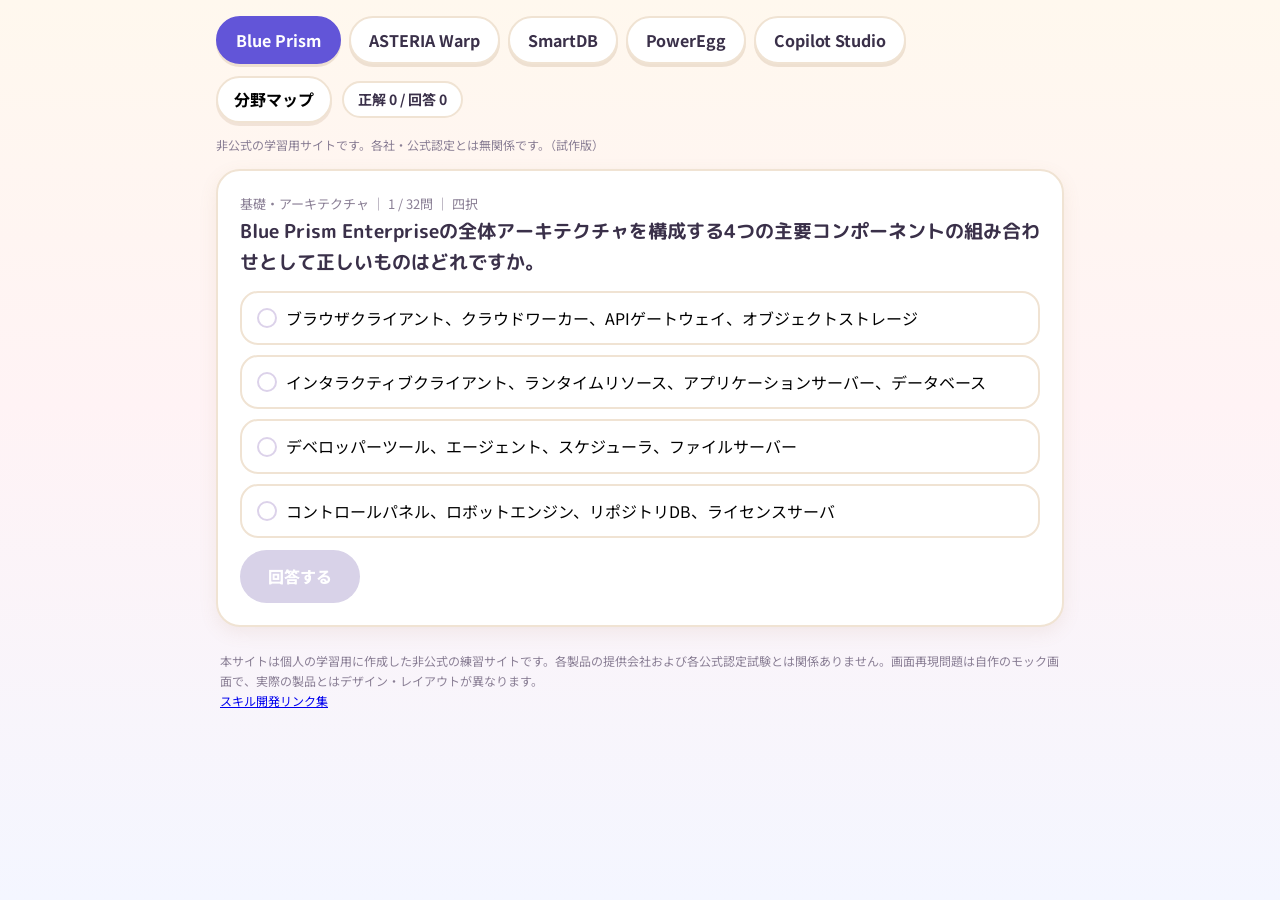
==== index.html @ d1798005 "Casual redesign: rounded font, warm gradient, pill buttons, playful mock windows" ====
<!DOCTYPE html>
<html lang="ja">
<head>
<meta charset="utf-8">
<meta name="viewport" content="width=device-width, initial-scale=1">
<title>SKILL QUEST（スキルアップ知識テスト）</title>
<link rel="preconnect" href="https://fonts.googleapis.com">
<link rel="preconnect" href="https://fonts.gstatic.com" crossorigin>
<link href="https://fonts.googleapis.com/css2?family=M+PLUS+Rounded+1c:wght@500;700;800&family=Noto+Sans+JP:wght@400;500;700&display=swap" rel="stylesheet">
<style>
:root{--bg:#FFF9F1;--card:#FFFFFF;--text:#3A3049;--muted:#8A7F95;--border:#F0E3D3;--bp:#6255D8;--ok:#0BA58F;--ng:#E5536B;--shadow:0 6px 18px rgba(163,116,76,.10)}
*{box-sizing:border-box}body{margin:0;font-family:"Noto Sans JP",system-ui,sans-serif;background:linear-gradient(180deg,#FFF8EE 0%,#FFF3F5 45%,#F4F6FF 100%);background-attachment:fixed;color:var(--text);line-height:1.65}
#app{max-width:880px;margin:0 auto;padding:16px}
h2,.stem,.chip,.mw-head,.tabs button,#answerBtn,#nextBtn,#restart,#allPractice,.examnav [data-finish]{font-family:"M PLUS Rounded 1c","Hiragino Maru Gothic ProN","Noto Sans JP",sans-serif}
.bar{display:flex;justify-content:space-between;align-items:center;gap:12px;flex-wrap:wrap}
.tabs{display:flex;gap:8px;flex-wrap:wrap}
.tabs button{border:2px solid var(--border);background:#fff;border-radius:999px;padding:9px 18px;cursor:pointer;font:inherit;font-weight:700;color:var(--text);box-shadow:0 3px 0 rgba(163,116,76,.18);transition:transform .08s,box-shadow .08s}
.tabs button:active{transform:translateY(2px);box-shadow:0 1px 0 rgba(163,116,76,.18)}
.tabs button.on{background:var(--bp);color:#fff;border-color:var(--bp)}
.score{color:var(--text);font-size:14px;font-weight:700;background:#fff;border:2px solid var(--border);border-radius:999px;padding:5px 14px}.disc{color:var(--muted);font-size:12px}
.card{background:var(--card);border:2px solid var(--border);border-radius:24px;padding:22px;margin-top:14px;box-shadow:var(--shadow)}
.card h2{margin-top:2px}
.meta{color:var(--muted);font-size:13px}.stem{font-size:19px;font-weight:700;margin:8px 0 12px}
.choices{display:grid;gap:10px;margin:12px 0}
.choice{position:relative;text-align:left;border:2px solid var(--border);background:#fff;border-radius:18px;padding:12px 14px 12px 44px;cursor:pointer;font:inherit;min-height:48px;transition:transform .08s,box-shadow .08s,border-color .08s}
.choice::before{content:"";position:absolute;left:15px;top:50%;transform:translateY(-50%);width:16px;height:16px;border-radius:50%;border:2px solid #DCD2EA;background:#fff}
.choice:hover{transform:translateY(-2px);box-shadow:0 6px 14px rgba(163,116,76,.14)}
.choice.picked{border-color:var(--bp);background:#F1EFFF}
.choice.picked::before{background:var(--bp);border-color:var(--bp);box-shadow:inset 0 0 0 3px #fff}
#answerBtn,#nextBtn,#restart{background:var(--bp);color:#fff;border:none;border-radius:999px;padding:13px 28px;cursor:pointer;font:inherit;font-weight:800;min-height:48px;box-shadow:0 4px 0 #4638B8;transition:transform .08s,box-shadow .08s}
#answerBtn:active,#nextBtn:active,#restart:active{transform:translateY(3px);box-shadow:0 1px 0 #4638B8}
#answerBtn:disabled{background:#D8D2E8;box-shadow:none;cursor:default;transform:none}
.fb{border-radius:18px;padding:14px 16px;margin-top:14px}.fb.ok{background:#E4F7F1;border:2px solid #B9E9DA}.fb.ng{background:#FFEDEF;border:2px solid #FFD0D9}
.src{font-size:13px;color:var(--muted)}.mocknote{font-size:12px;color:var(--muted)}
.flow{width:100%;height:auto;background:#FFFDF8;border:2px solid var(--border);border-radius:18px}
.flow .node{fill:#fff;stroke:#B7A8D8;stroke-width:1.5}
.flow .edge{stroke:#8A7F95;stroke-width:1.5;fill:none}
.flow .group{fill:none;stroke:#C4B5FD;stroke-dasharray:5 4}
.flow .nlabel{text-anchor:middle;font-size:12px;fill:var(--text);pointer-events:none}
.flow .elabel{font-size:11px;fill:var(--muted)}
.flow .glabel{font-size:11px;fill:var(--muted)}
.flow g[data-el]{cursor:pointer}
.flow g[data-el].picked .node{stroke:var(--bp);stroke-width:3}
.sel{font-size:14px;color:var(--muted)}
.bar2{display:flex;align-items:center;gap:10px}
.ghost{border:2px solid var(--border);background:#fff;border-radius:999px;padding:8px 16px;cursor:pointer;font:inherit;font-weight:700;min-height:40px;box-shadow:0 3px 0 rgba(163,116,76,.15)}
.ghost:active{transform:translateY(2px);box-shadow:none}
.drow{border:2px solid var(--border);border-radius:18px;padding:14px 16px;margin:10px 0;background:#fff;box-shadow:0 3px 10px rgba(163,116,76,.06)}
.dmain{display:flex;justify-content:space-between;align-items:center;gap:8px;flex-wrap:wrap}
.dname{font-weight:700}
.dsub{color:var(--muted);font-size:13px;margin:6px 0}
.chip{border-radius:999px;padding:3px 14px;font-size:13px;font-weight:800;color:#fff}
.chip.st0{background:#A79BB5}.chip.st1{background:#F09A3E}.chip.st2{background:#0BA58F}.chip.st3{background:#E3A81C}
.mapbtns{display:flex;gap:10px;flex-wrap:wrap;margin-top:14px}
#allPractice{background:var(--bp);color:#fff;border:none;border-radius:999px;padding:13px 28px;cursor:pointer;font:inherit;font-weight:800;min-height:48px;box-shadow:0 4px 0 #4638B8}
#allPractice:active{transform:translateY(3px);box-shadow:0 1px 0 #4638B8}
textarea.export{width:100%;min-height:180px;margin-top:8px;border:2px solid var(--border);border-radius:14px;padding:10px;font-family:ui-monospace,monospace;font-size:12px}
.examnav{display:flex;gap:10px;flex-wrap:wrap;margin-top:12px;align-items:center}
.examnav [data-finish]{background:var(--bp);color:#fff;border:none;border-radius:999px;padding:13px 28px;cursor:pointer;font:inherit;font-weight:800;min-height:48px;box-shadow:0 4px 0 #4638B8}
.examnav .ghost:disabled{opacity:.45;cursor:default}
.big{font-size:19px;font-weight:700}
.mockwin{border:2px solid #EAD9C2;border-radius:20px;overflow:hidden;background:#fff;margin:10px 0;box-shadow:0 8px 20px rgba(163,116,76,.13)}
.mw-head{background:linear-gradient(90deg,#FFE9D6,#FFE3EE);padding:10px 16px;font-weight:800;font-size:14px;border-bottom:2px solid #F3E2CE}
.mw-dots{color:#FF7A66;font-size:11px;letter-spacing:3px;margin-right:10px}
.mw-sub{padding:10px 16px 0;color:var(--muted);font-size:13px}
.mw-rows{padding:10px 12px}
.mw-row{display:flex;justify-content:space-between;gap:12px;padding:11px 14px;border:2px solid var(--border);border-radius:14px;margin:7px 0;cursor:pointer;background:#FFFCF7;transition:transform .08s,border-color .08s}
.mw-row:hover{border-color:#D9B98F;transform:translateY(-1px)}
.mw-row.picked,.mw-row.sel{outline:3px solid var(--bp);background:#F1EFFF}
.mw-label{color:var(--muted);font-size:14px}
.mw-value{font-weight:700;font-size:14px;text-align:right}
.mw-none{background:#EFFAF6}
.mw-foot{padding:0 16px 12px;color:var(--muted);font-size:11px}
.notice{max-width:880px;margin:0 auto;padding:8px 20px 28px;color:var(--muted);font-size:12px;line-height:1.7}
</style>
</head>
<body>
<div id="app"></div>
<footer class="notice">本サイトは個人の学習用に作成した非公式の練習サイトです。各製品の提供会社および各公式認定試験とは関係ありません。画面再現問題は自作のモック画面で、実際の製品とはデザイン・レイアウトが異なります。<br><a href="links.html">スキル開発リンク集</a></footer>
<script src="data.js"></script>
<script src="engine.js"></script>
</body>
</html>
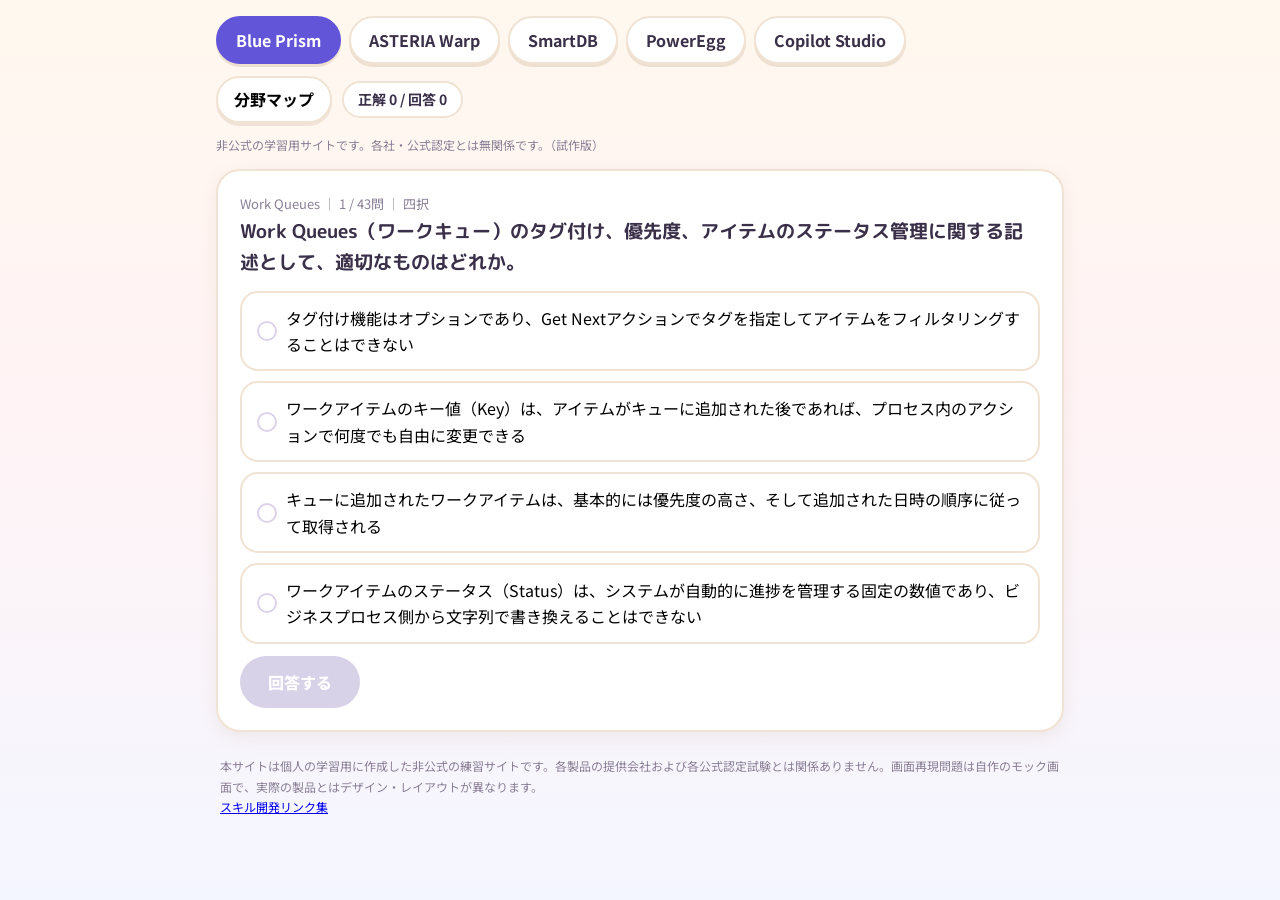
==== commit dde36a97: "Round 24: new format - flow connection questions (edge picking) x3; engine edgePick support; 196 tot" ====
--- a/index.html
+++ b/index.html
@@ -40,6 +40,8 @@
 .flow .elabel{font-size:11px;fill:var(--muted)}
 .flow .glabel{font-size:11px;fill:var(--muted)}
 .flow g[data-el]{cursor:pointer}
+.flow .edgehit{stroke:rgba(0,0,0,0);stroke-width:22;fill:none;cursor:pointer;pointer-events:stroke}
+.flow path[data-visfor].picked{stroke:var(--bp);stroke-width:3.5}
 .flow g[data-el].picked .node{stroke:var(--bp);stroke-width:3}
 .sel{font-size:14px;color:var(--muted)}
 .bar2{display:flex;align-items:center;gap:10px}
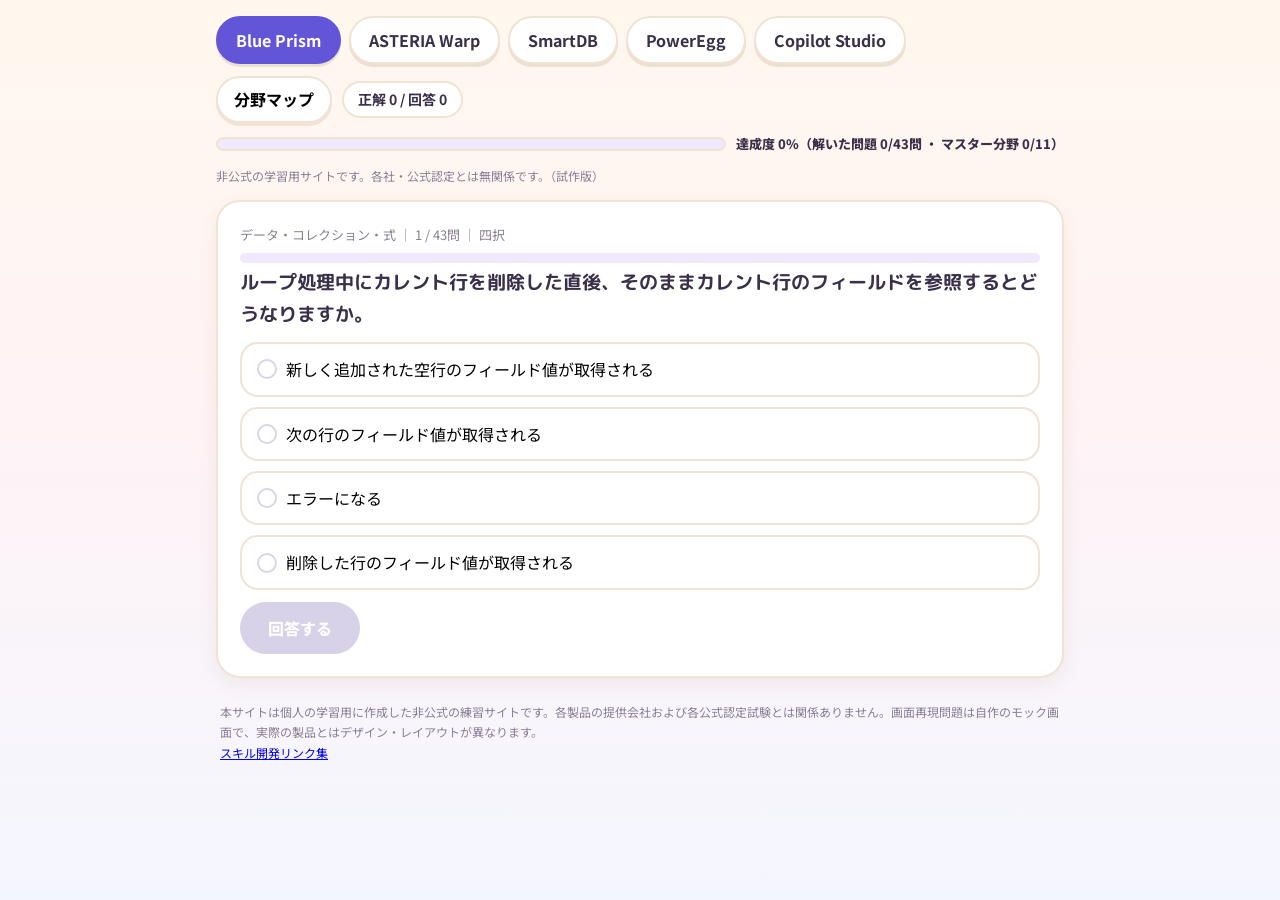
==== commit ba455c79: "Engine: resume practice sessions + visible achievement (progress bars, growth feedback)" ====
--- a/index.html
+++ b/index.html
@@ -45,6 +45,15 @@
 .flow g[data-el].picked .node{stroke:var(--bp);stroke-width:3}
 .sel{font-size:14px;color:var(--muted)}
 .bar2{display:flex;align-items:center;gap:10px}
+.achv{display:flex;align-items:center;gap:10px;margin:10px 0 2px}
+.achvbar{flex:1;height:14px;background:#EFE9FB;border:2px solid var(--border);border-radius:999px;overflow:hidden}
+.achvfill{height:100%;background:linear-gradient(90deg,#7C6FF0,#38BDF8);border-radius:999px;transition:width .4s}
+.achvtxt{font-size:13px;font-weight:800;white-space:nowrap}
+.sprog{height:10px;background:#EFE9FB;border-radius:999px;overflow:hidden;margin:8px 0 4px}
+.sprog>div{height:100%;background:linear-gradient(90deg,#FBBF24,#F472B6);border-radius:999px;transition:width .3s}
+.dbar{height:8px;background:#EFE9FB;border-radius:999px;overflow:hidden;margin:8px 0 2px}
+.dbar>div{height:100%;background:linear-gradient(90deg,#7C6FF0,#38BDF8)}
+.resume{background:#FFFBEB;border:2px solid #F59E0B;border-radius:14px;padding:10px 14px;margin-bottom:12px;font-weight:700;display:flex;align-items:center;gap:10px;flex-wrap:wrap}
 .ghost{border:2px solid var(--border);background:#fff;border-radius:999px;padding:8px 16px;cursor:pointer;font:inherit;font-weight:700;min-height:40px;box-shadow:0 3px 0 rgba(163,116,76,.15)}
 .ghost:active{transform:translateY(2px);box-shadow:none}
 .drow{border:2px solid var(--border);border-radius:18px;padding:14px 16px;margin:10px 0;background:#fff;box-shadow:0 3px 10px rgba(163,116,76,.06)}
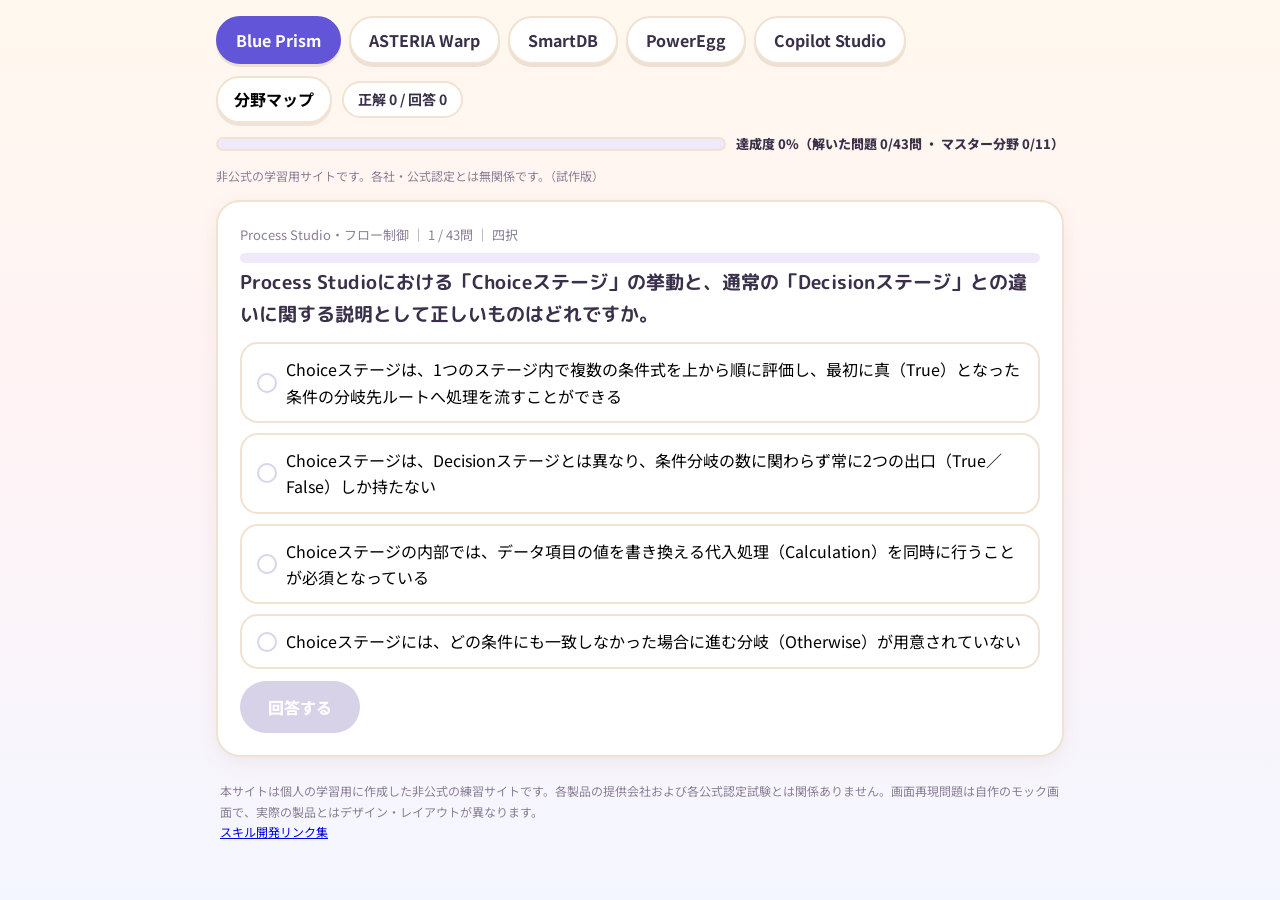
==== commit cea05dda: "Map: skill radar chart + proficiency rank (S-E) + auto comments" ====
--- a/index.html
+++ b/index.html
@@ -54,6 +54,20 @@
 .dbar{height:8px;background:#EFE9FB;border-radius:999px;overflow:hidden;margin:8px 0 2px}
 .dbar>div{height:100%;background:linear-gradient(90deg,#7C6FF0,#38BDF8)}
 .resume{background:#FFFBEB;border:2px solid #F59E0B;border-radius:14px;padding:10px 14px;margin-bottom:12px;font-weight:700;display:flex;align-items:center;gap:10px;flex-wrap:wrap}
+.skillbox{border:2px solid var(--border);border-radius:18px;padding:14px 16px;margin:12px 0;background:#FFFEF9}
+.skillbox h3{margin:2px 0 8px;font-size:16px}
+.skillflex{display:flex;gap:18px;flex-wrap:wrap;align-items:center}
+.radar{width:min(340px,88vw);height:auto;flex:none}
+.radar .ring{fill:none;stroke:#E4DCF5;stroke-width:1}
+.radar .axis{stroke:#E4DCF5;stroke-width:1}
+.radar .val{fill:rgba(98,85,216,.22);stroke:#6255D8;stroke-width:2}
+.radar .vdot{fill:#6255D8}
+.radar .rlabel{font-size:10.5px;fill:#6B6478;font-weight:700}
+.skillpanel{flex:1;min-width:220px}
+.skillrank{font-size:16px;font-weight:800;margin:4px 0}
+.rankbadge{display:inline-block;min-width:40px;text-align:center;border-radius:10px;padding:2px 10px;color:#fff;background:#A79BB5}
+.rankbadge.rkS{background:#E3A81C}.rankbadge.rkA{background:#0BA58F}.rankbadge.rkB{background:#6255D8}.rankbadge.rkC{background:#F09A3E}
+.skillcomments{margin:8px 0 2px;padding-left:20px;line-height:1.7}
 .ghost{border:2px solid var(--border);background:#fff;border-radius:999px;padding:8px 16px;cursor:pointer;font:inherit;font-weight:700;min-height:40px;box-shadow:0 3px 0 rgba(163,116,76,.15)}
 .ghost:active{transform:translateY(2px);box-shadow:none}
 .drow{border:2px solid var(--border);border-radius:18px;padding:14px 16px;margin:10px 0;background:#fff;box-shadow:0 3px 10px rgba(163,116,76,.06)}
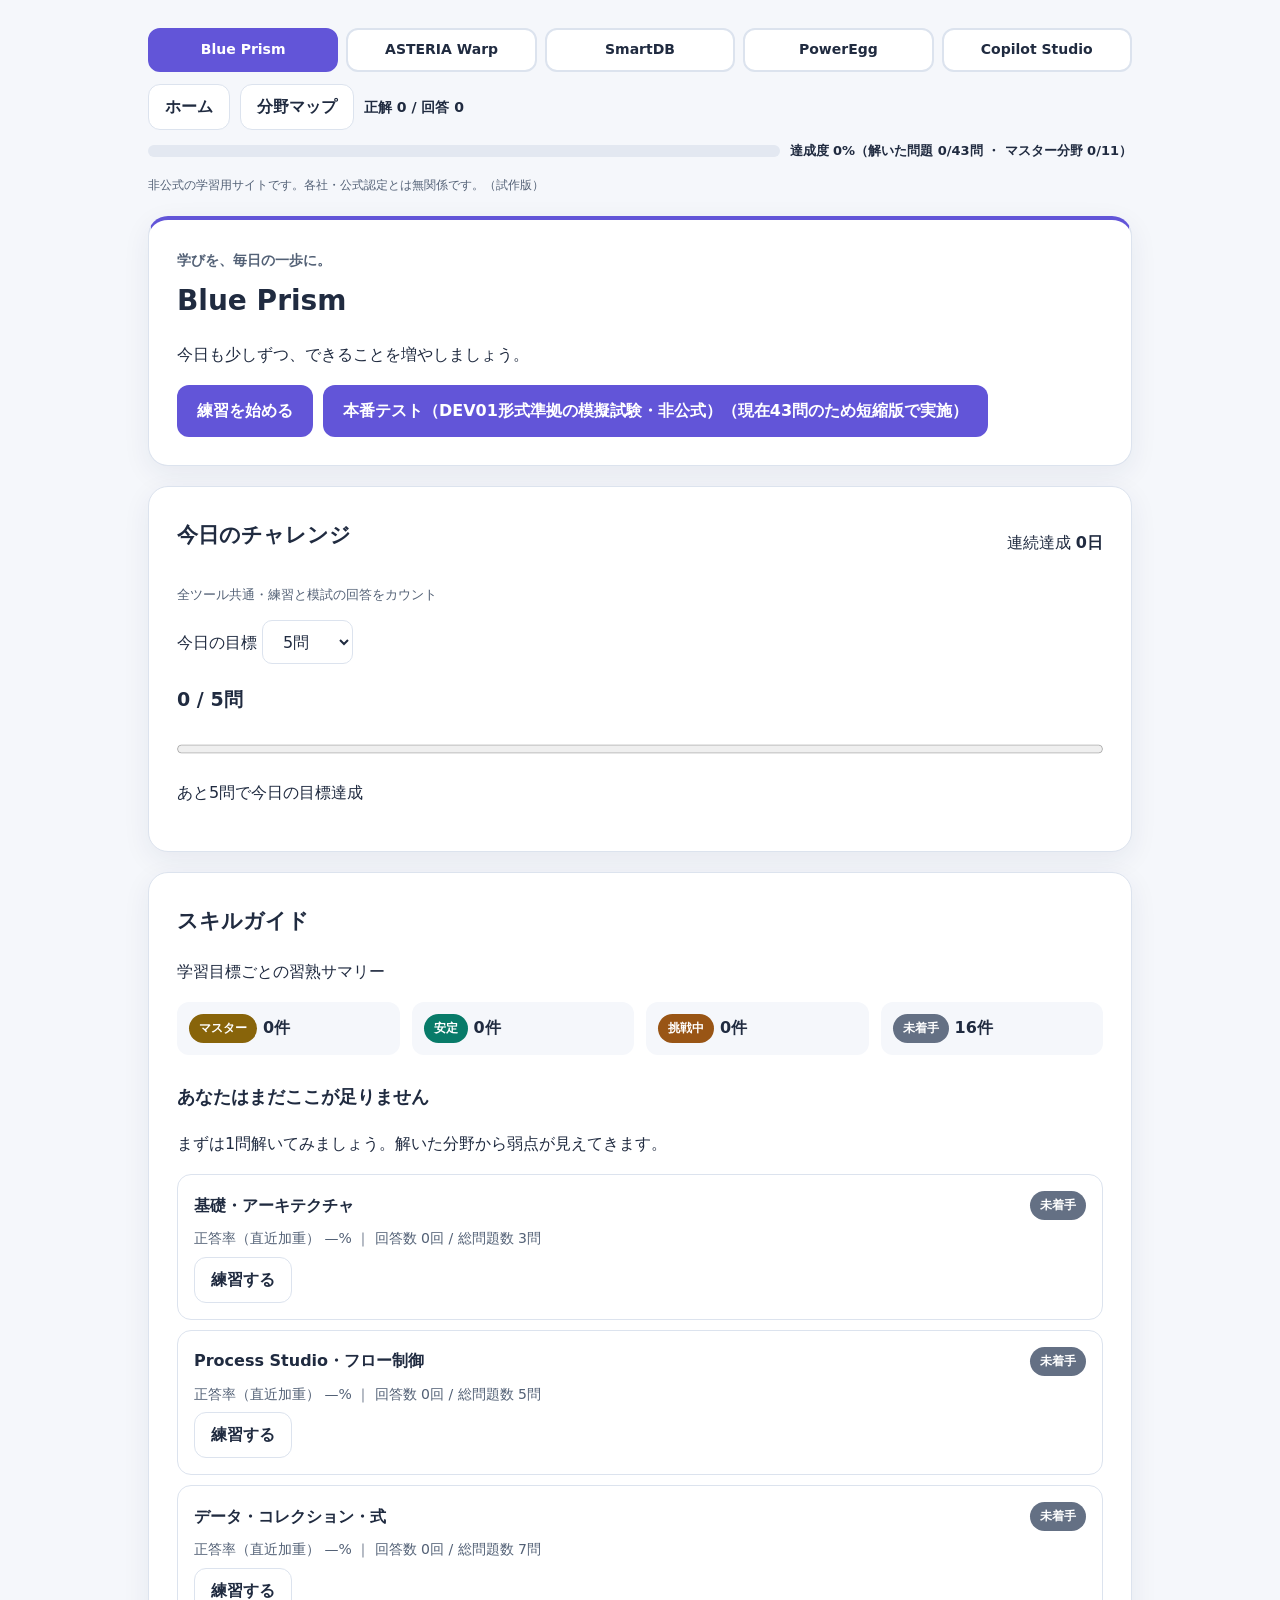
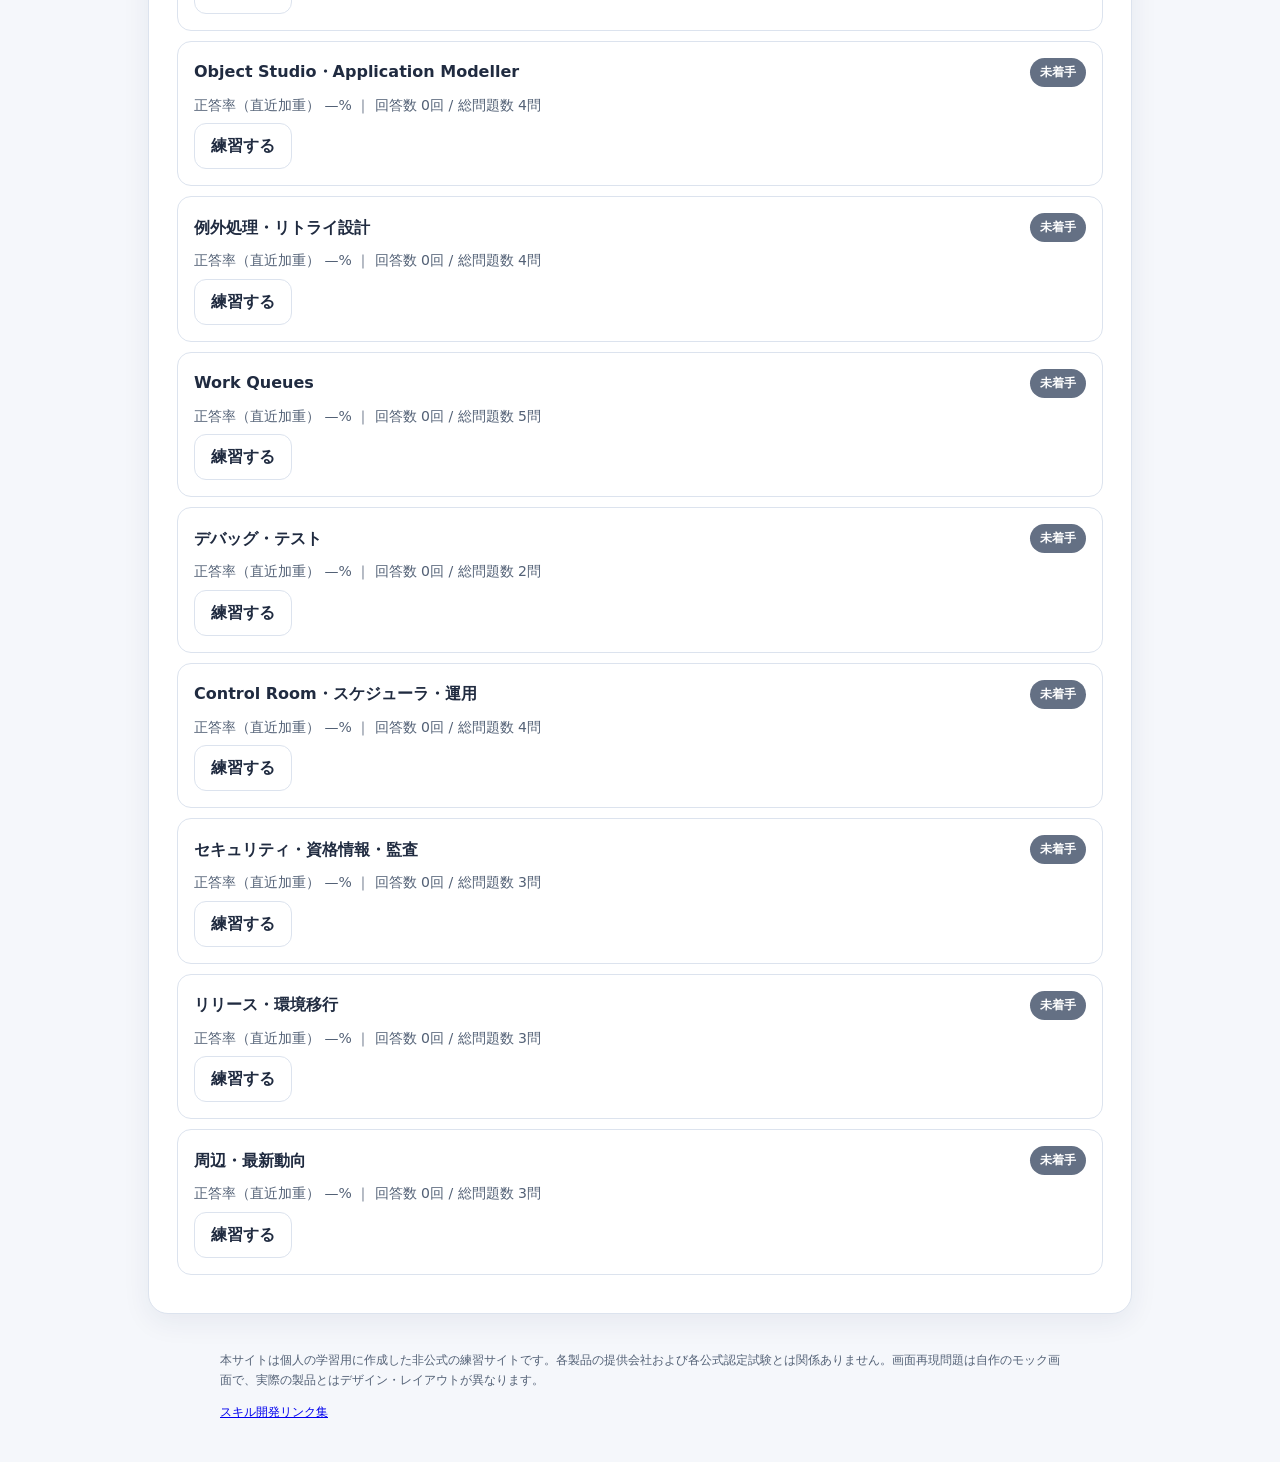
==== commit e2bc02a9: "feat: add skill guide, daily challenges, and responsive card UI" ====
--- a/index.html
+++ b/index.html
@@ -4,9 +4,7 @@
 <meta charset="utf-8">
 <meta name="viewport" content="width=device-width, initial-scale=1">
 <title>SKILL QUEST（スキルアップ知識テスト）</title>
-<link rel="preconnect" href="https://fonts.googleapis.com">
 <link rel="preconnect" href="https://fonts.gstatic.com" crossorigin>
-<link href="https://fonts.googleapis.com/css2?family=M+PLUS+Rounded+1c:wght@500;700;800&family=Noto+Sans+JP:wght@400;500;700&display=swap" rel="stylesheet">
 <style>
 :root{--bg:#FFF9F1;--card:#FFFFFF;--text:#3A3049;--muted:#8A7F95;--border:#F0E3D3;--bp:#6255D8;--ok:#0BA58F;--ng:#E5536B;--shadow:0 6px 18px rgba(163,116,76,.10)}
 *{box-sizing:border-box}body{margin:0;font-family:"Noto Sans JP",system-ui,sans-serif;background:linear-gradient(180deg,#FFF8EE 0%,#FFF3F5 45%,#F4F6FF 100%);background-attachment:fixed;color:var(--text);line-height:1.65}
@@ -98,9 +96,11 @@
 .mw-foot{padding:0 16px 12px;color:var(--muted);font-size:11px}
 .notice{max-width:880px;margin:0 auto;padding:8px 20px 28px;color:var(--muted);font-size:12px;line-height:1.7}
 </style>
+<link rel="stylesheet" href="styles.css">
 </head>
 <body>
 <div id="app"></div>
+<div id="dailyToast" role="status" aria-live="polite" hidden></div>
 <footer class="notice">本サイトは個人の学習用に作成した非公式の練習サイトです。各製品の提供会社および各公式認定試験とは関係ありません。画面再現問題は自作のモック画面で、実際の製品とはデザイン・レイアウトが異なります。<br><a href="links.html">スキル開発リンク集</a></footer>
 <script src="data.js"></script>
 <script src="engine.js"></script>
--- a/styles.css
+++ b/styles.css
@@ -0,0 +1,22 @@
+:root{--bg:#f5f7fb;--card:#fff;--text:#202b40;--muted:#536176;--border:#dce3ee;--shadow:0 8px 28px rgba(28,45,78,.07)}
+body{background:var(--bg);font-family:system-ui,-apple-system,"Segoe UI","Hiragino Kaku Gothic ProN",Meiryo,sans-serif;line-height:1.75;font-size:16px}
+h1,h2,.stem,.chip,.mw-head,.tabs button,button,.btn{font-family:inherit}
+#app{max-width:1040px;padding:16px;margin:auto}h1{font-size:28px;margin:4px 0}h2{font-size:21px}h3{font-size:18px;margin-top:26px}
+.card{border:1px solid var(--border);border-radius:20px;padding:20px;margin-top:20px;box-shadow:var(--shadow)}
+.hero{border-top:4px solid var(--bp)}.eyebrow{color:var(--muted);font-size:14px;font-weight:700;margin:0}
+.tabs{width:100%;display:grid;grid-template-columns:repeat(2,minmax(0,1fr));gap:8px}.tabs button{border-radius:12px;padding:10px 8px;box-shadow:none;line-height:1.4;font-size:14px;min-width:0}
+button,select,.ghost,[role=button],a.btn{min-height:44px;min-width:44px;touch-action:manipulation}button,select{font:inherit}button{cursor:pointer}
+button:not(.choice):not(.on){box-shadow:none}.ghost{border-width:1px;border-radius:12px;color:var(--text)}
+.primary,[data-exam],#againExam{background:var(--bp);color:white;border:0;border-radius:12px;padding:12px 20px;font-weight:700}
+button:focus-visible,select:focus-visible,a:focus-visible,[role=button]:focus-visible{outline:3px solid var(--bp);outline-offset:3px}
+.achv{align-items:flex-start;flex-direction:column}.achvbar{width:100%;flex:auto;height:12px;border:0;background:#e3e8f1}.achvtxt{white-space:normal;font-size:13px}
+.achvfill,.dbar>div,.sprog>div{background:var(--bp)}.bar2{flex-wrap:wrap}.score{border:0;background:transparent;padding:0}.disc{font-size:12px}
+.drow{border-width:1px;border-radius:14px;padding:16px;box-shadow:none}.dsub{font-size:14px}.summary{display:grid;grid-template-columns:repeat(2,minmax(0,1fr));gap:12px}.summary-item{padding:12px;background:var(--bg);border-radius:12px;display:flex;align-items:center;gap:6px;flex-wrap:wrap}
+.chip.st0{background:#647084}.chip.st1{background:#995515}.chip.st2{background:#087b69}.chip.st3{background:#88640a}.chip{font-size:12px;padding:4px 10px;white-space:nowrap}
+select{border:1px solid var(--border);border-radius:10px;padding:8px 16px;background:white;color:var(--text)}progress{width:100%;height:18px;accent-color:var(--bp)}
+.radar .val{stroke:var(--bp);fill:var(--bp);fill-opacity:.15}.radar .vdot{fill:var(--bp)}.skillpanel{min-width:0}.radar{max-width:100%;width:340px}
+.stem{line-height:1.7}.choice{line-height:1.7;overflow-wrap:anywhere}.mw-row{min-height:48px;flex-wrap:wrap}.mw-value{text-align:left;overflow-wrap:anywhere}.src a{overflow-wrap:anywhere}.notice a,.back{display:inline-flex;align-items:center;min-height:44px}
+#answerBtn,#nextBtn,#restart,#allPractice,.examnav [data-finish]{box-shadow:none;border-radius:12px}.flow{min-width:600px}.card:has(.flow){overflow-x:auto}
+#dailyToast{position:fixed;bottom:24px;left:16px;right:16px;max-width:500px;margin:auto;background:#203c35;color:white;padding:18px 24px;border-radius:16px;box-shadow:var(--shadow);z-index:10}.sr-only{position:absolute;width:1px;height:1px;padding:0;margin:-1px;overflow:hidden;clip:rect(0,0,0,0);white-space:nowrap;border:0}
+@media(min-width:720px){#app{padding:28px}.card{padding:28px}.tabs{grid-template-columns:repeat(5,minmax(0,1fr))}.summary{grid-template-columns:repeat(4,minmax(0,1fr))}.achv{flex-direction:row;align-items:center}.achvbar{flex:1}.achvtxt{max-width:70%}}
+@media(prefers-reduced-motion:reduce){*,*::before,*::after{transition:none!important}}
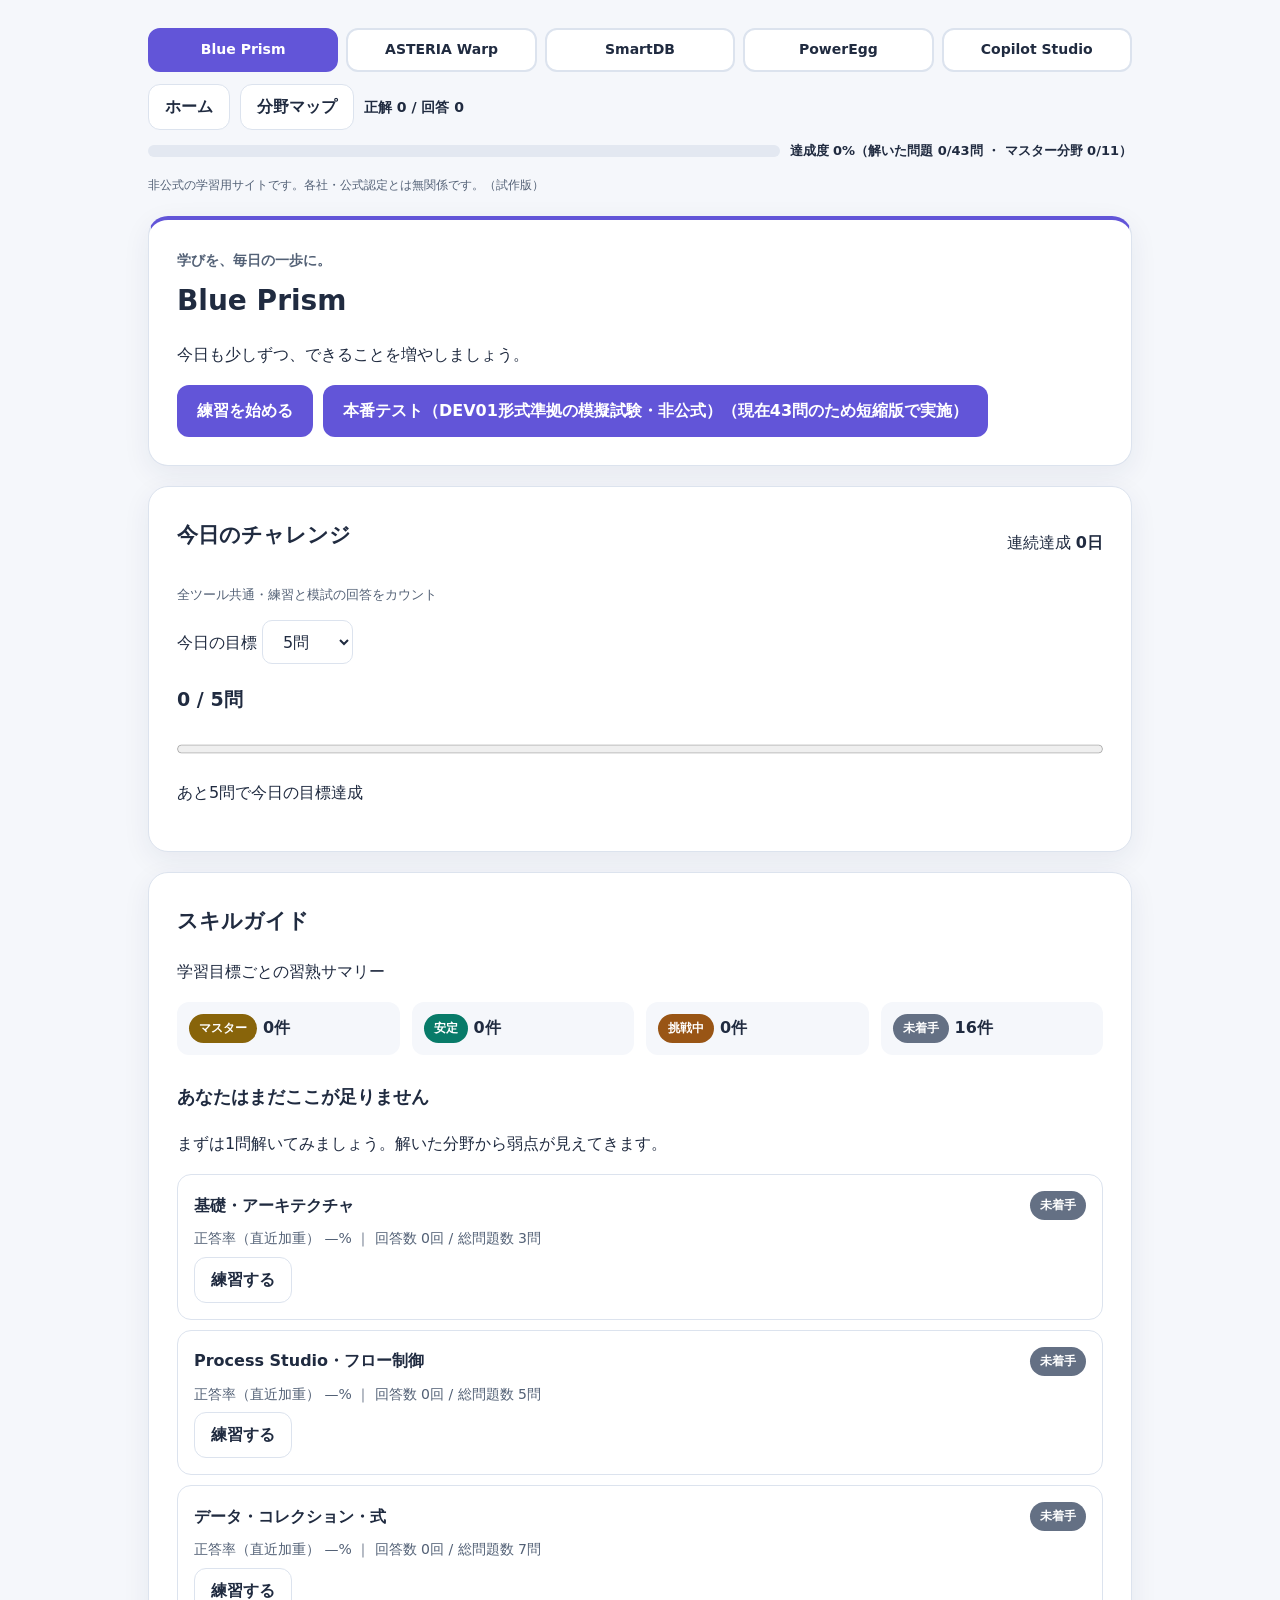
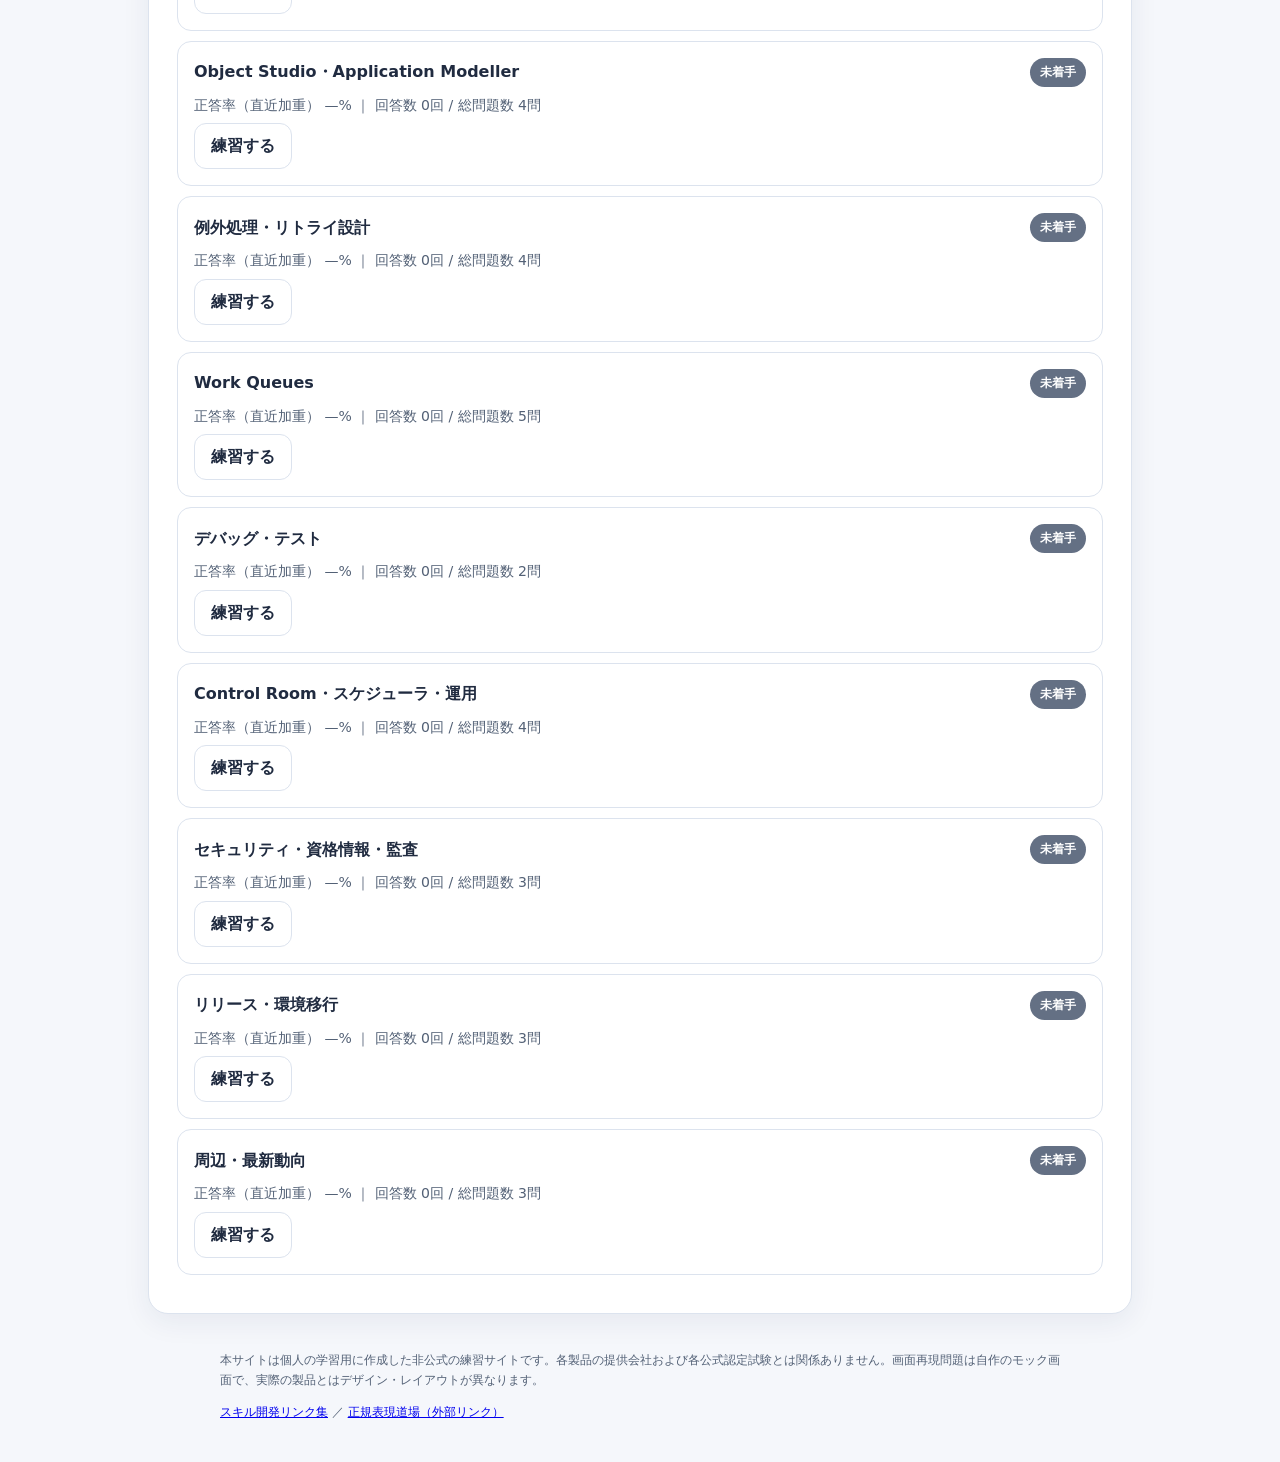
==== commit 4b18dfe4: "フッターに正規表現道場への外部リンクを追加" ====
--- a/index.html
+++ b/index.html
@@ -101,7 +101,7 @@
 <body>
 <div id="app"></div>
 <div id="dailyToast" role="status" aria-live="polite" hidden></div>
-<footer class="notice">本サイトは個人の学習用に作成した非公式の練習サイトです。各製品の提供会社および各公式認定試験とは関係ありません。画面再現問題は自作のモック画面で、実際の製品とはデザイン・レイアウトが異なります。<br><a href="links.html">スキル開発リンク集</a></footer>
+<footer class="notice">本サイトは個人の学習用に作成した非公式の練習サイトです。各製品の提供会社および各公式認定試験とは関係ありません。画面再現問題は自作のモック画面で、実際の製品とはデザイン・レイアウトが異なります。<br><a href="links.html">スキル開発リンク集</a> ／ <a href="https://netamade.github.io/regex-dojo/" target="_blank" rel="noopener">正規表現道場（外部リンク）</a></footer>
 <script src="data.js"></script>
 <script src="engine.js"></script>
 </body>
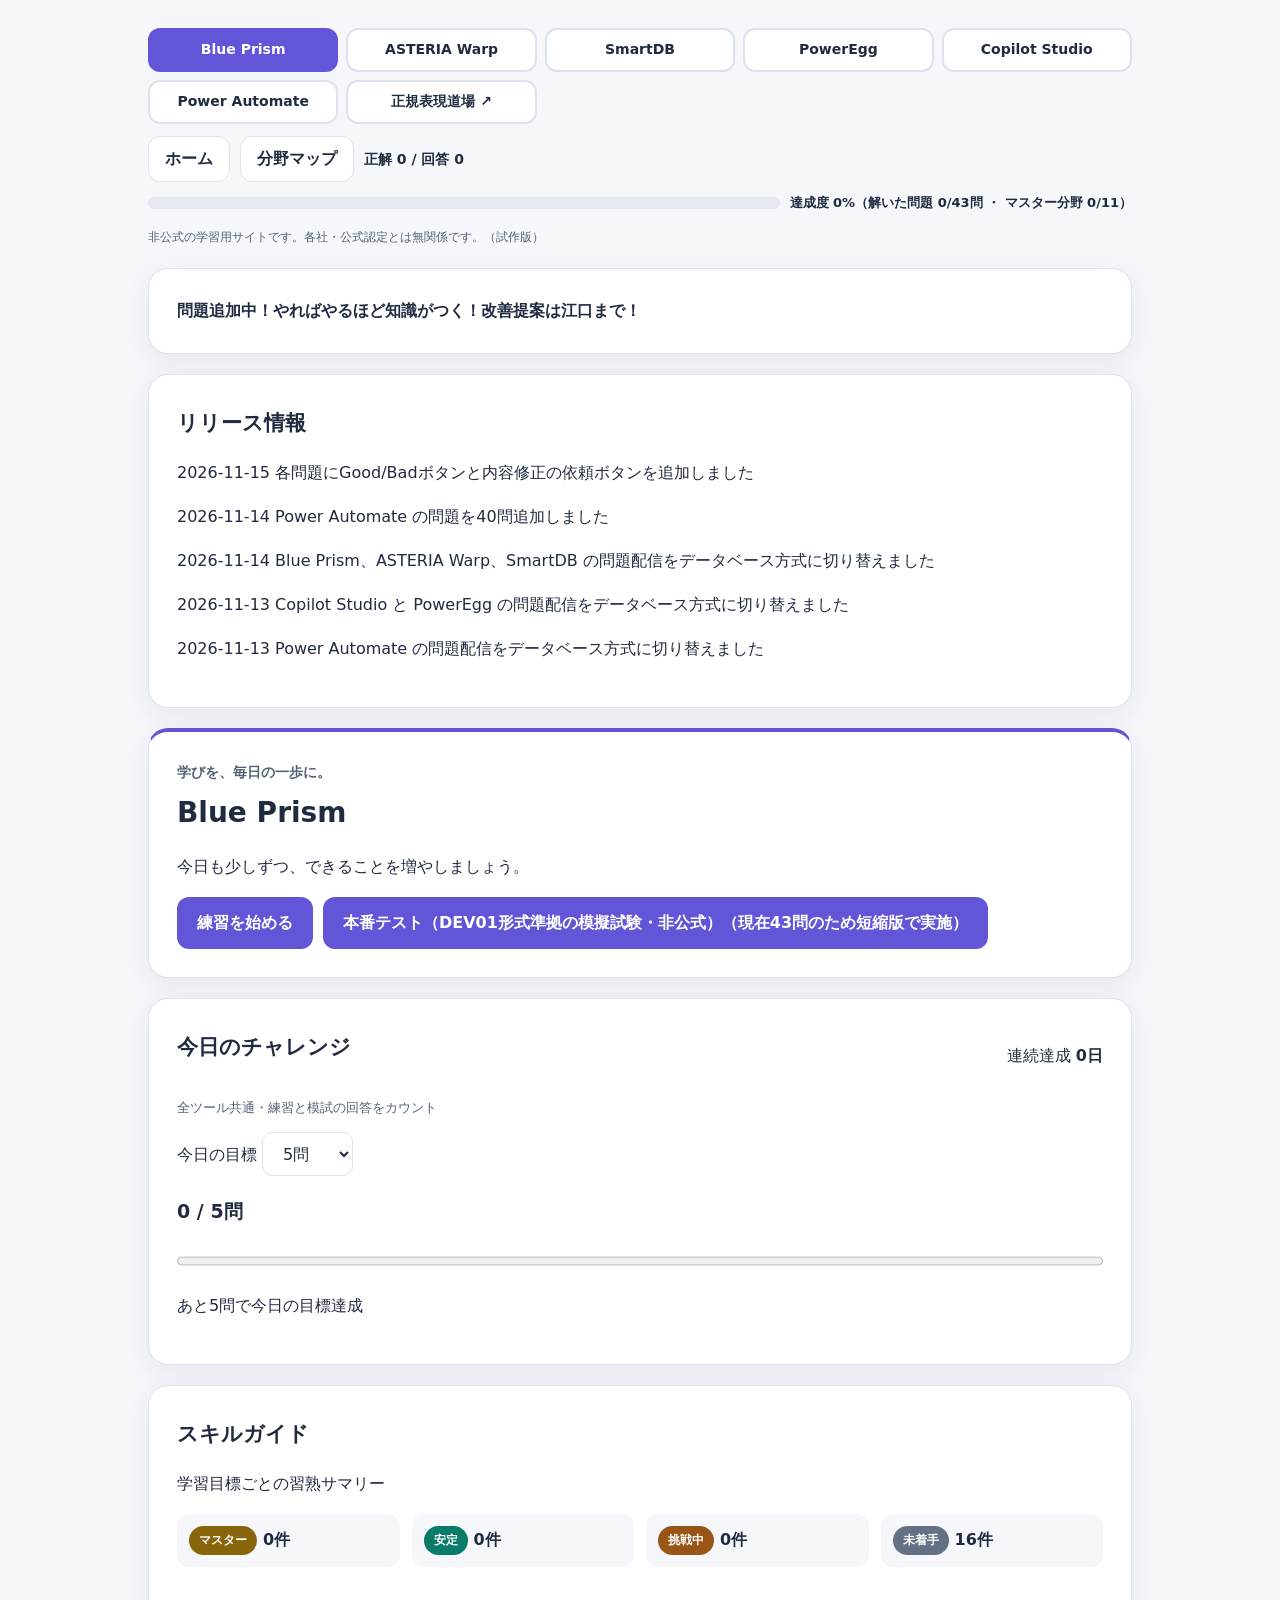
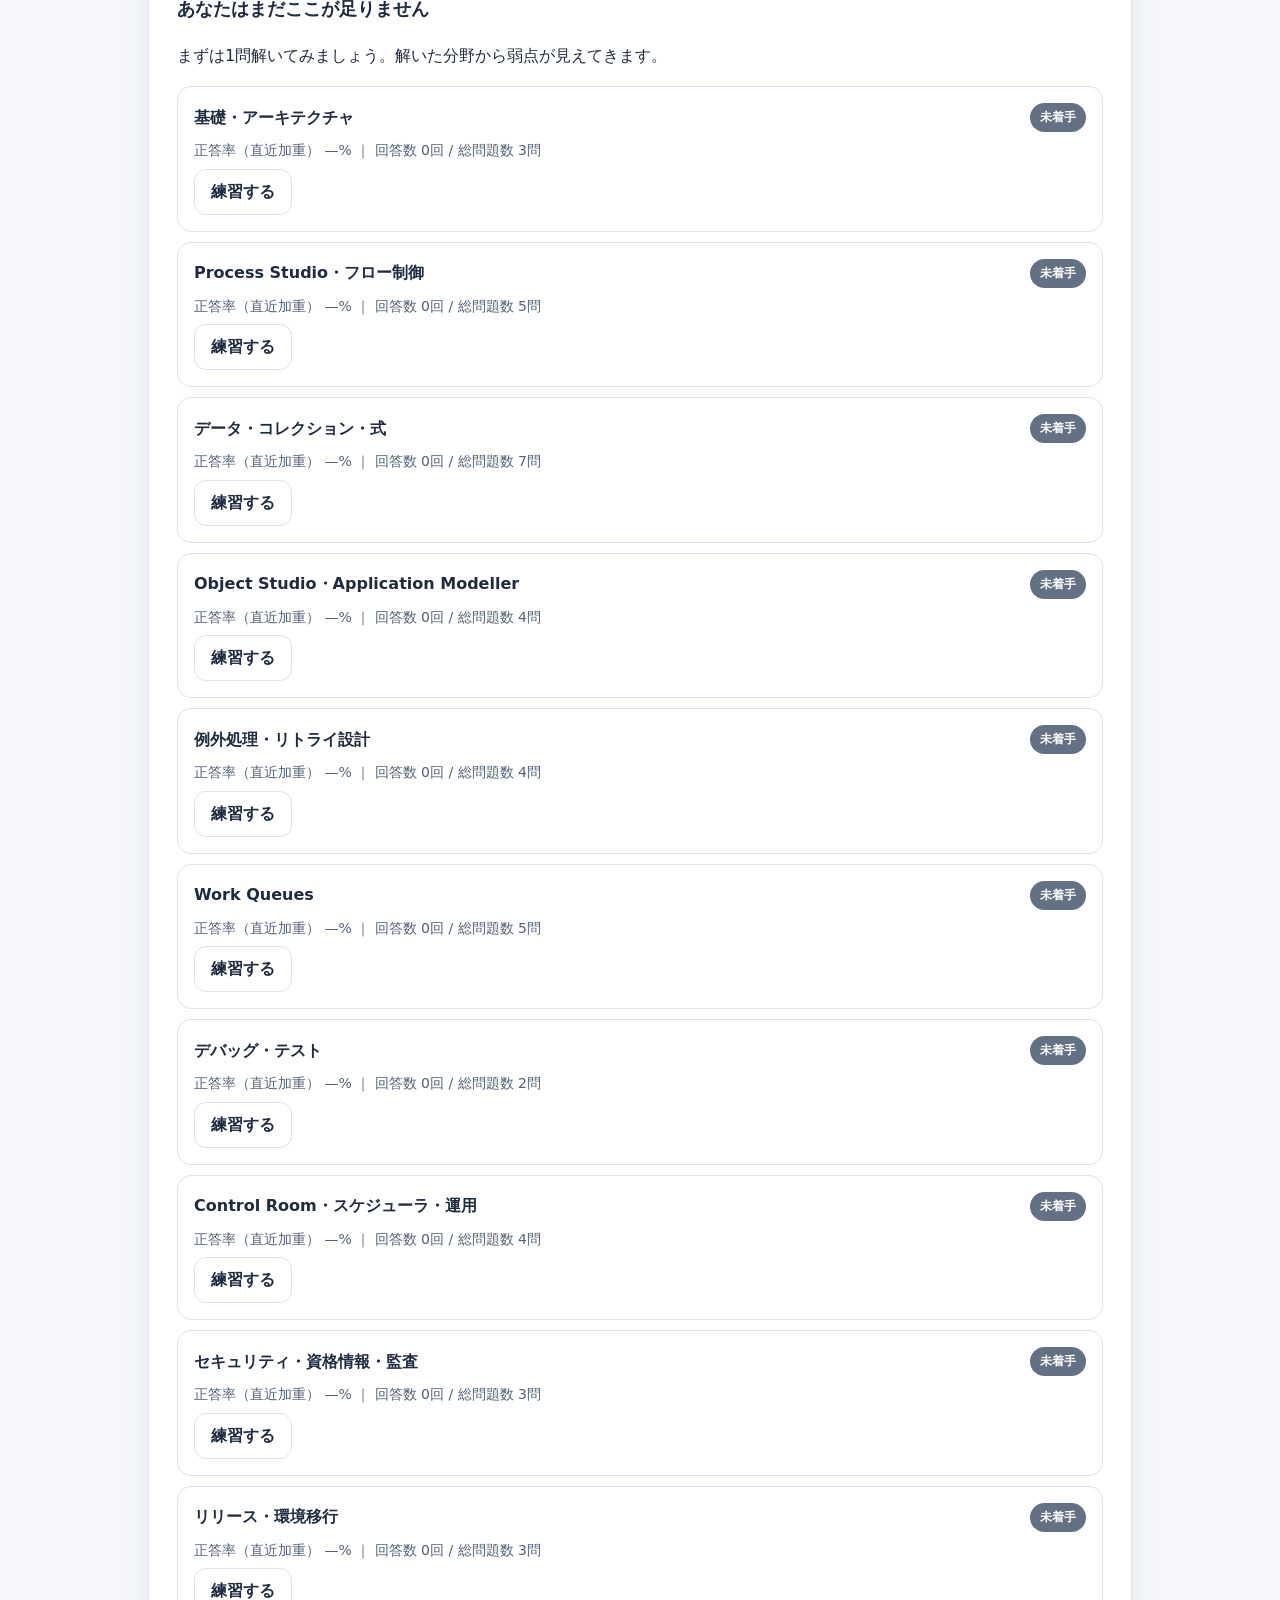
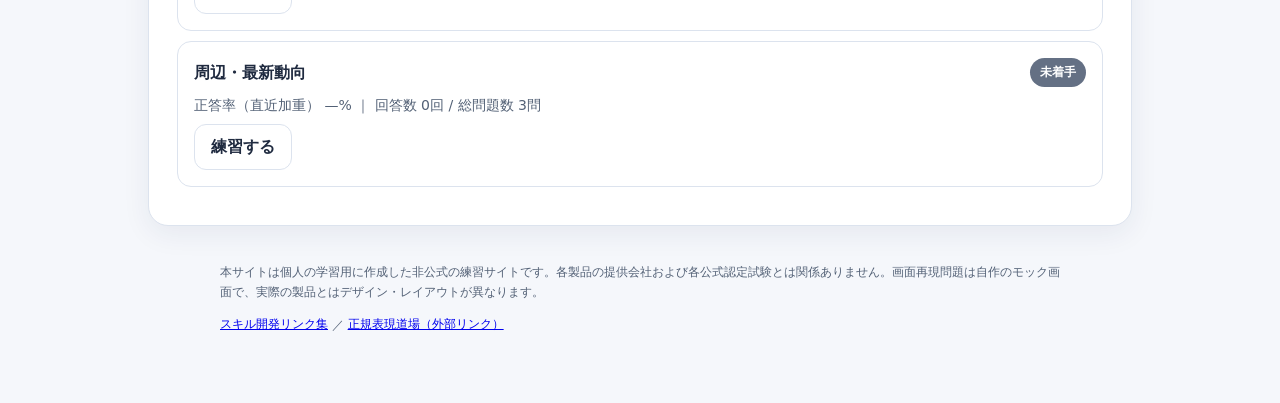
==== commit ccc99242: "各問題にGood/Badボタンと内容修正の依頼ボタン、PVカウンターを追加" ====
--- a/index.html
+++ b/index.html
@@ -102,6 +102,7 @@
 <div id="app"></div>
 <div id="dailyToast" role="status" aria-live="polite" hidden></div>
 <footer class="notice">本サイトは個人の学習用に作成した非公式の練習サイトです。各製品の提供会社および各公式認定試験とは関係ありません。画面再現問題は自作のモック画面で、実際の製品とはデザイン・レイアウトが異なります。<br><a href="links.html">スキル開発リンク集</a> ／ <a href="https://netamade.github.io/regex-dojo/" target="_blank" rel="noopener">正規表現道場（外部リンク）</a></footer>
+<img src="https://sq-feedback-api.sola-labo.workers.dev/v1/pv?site=skill-quest" width="1" height="1" alt="" aria-hidden="true" loading="lazy">
 <script src="data.js"></script>
 <script src="engine.js"></script>
 </body>
--- a/styles.css
+++ b/styles.css
@@ -4,7 +4,9 @@
 #app{max-width:1040px;padding:16px;margin:auto}h1{font-size:28px;margin:4px 0}h2{font-size:21px}h3{font-size:18px;margin-top:26px}
 .card{border:1px solid var(--border);border-radius:20px;padding:20px;margin-top:20px;box-shadow:var(--shadow)}
 .hero{border-top:4px solid var(--bp)}.eyebrow{color:var(--muted);font-size:14px;font-weight:700;margin:0}
-.tabs{width:100%;display:grid;grid-template-columns:repeat(2,minmax(0,1fr));gap:8px}.tabs button{border-radius:12px;padding:10px 8px;box-shadow:none;line-height:1.4;font-size:14px;min-width:0}
+.tabs{width:100%;display:grid;grid-template-columns:repeat(2,minmax(0,1fr));gap:8px}.tabs button,.tabs a{border-radius:12px;padding:10px 8px;box-shadow:none;line-height:1.4;font-size:14px;min-width:0}
+.tabs a{display:flex;align-items:center;justify-content:center;box-sizing:border-box;min-height:44px;border:2px solid var(--border);background:#fff;font-family:inherit;font-weight:700;color:var(--text);text-decoration:none;touch-action:manipulation;transition:transform .08s,box-shadow .08s}
+.tabs a:active{transform:translateY(2px);box-shadow:0 1px 0 rgba(163,116,76,.18)}
 button,select,.ghost,[role=button],a.btn{min-height:44px;min-width:44px;touch-action:manipulation}button,select{font:inherit}button{cursor:pointer}
 button:not(.choice):not(.on){box-shadow:none}.ghost{border-width:1px;border-radius:12px;color:var(--text)}
 .primary,[data-exam],#againExam{background:var(--bp);color:white;border:0;border-radius:12px;padding:12px 20px;font-weight:700}
@@ -20,3 +22,18 @@
 #dailyToast{position:fixed;bottom:24px;left:16px;right:16px;max-width:500px;margin:auto;background:#203c35;color:white;padding:18px 24px;border-radius:16px;box-shadow:var(--shadow);z-index:10}.sr-only{position:absolute;width:1px;height:1px;padding:0;margin:-1px;overflow:hidden;clip:rect(0,0,0,0);white-space:nowrap;border:0}
 @media(min-width:720px){#app{padding:28px}.card{padding:28px}.tabs{grid-template-columns:repeat(5,minmax(0,1fr))}.summary{grid-template-columns:repeat(4,minmax(0,1fr))}.achv{flex-direction:row;align-items:center}.achvbar{flex:1}.achvtxt{max-width:70%}}
 @media(prefers-reduced-motion:reduce){*,*::before,*::after{transition:none!important}}
+
+.qfb{margin-top:16px;border-top:1px solid var(--border);padding-top:12px}
+.qfb [hidden]{display:none!important}
+.qfb-row{display:flex;gap:8px;flex-wrap:wrap;align-items:center;margin-top:6px}
+.qfb-label{font-size:13px;color:var(--muted);font-weight:700}
+.qfb-btn{border-radius:999px;padding:6px 14px;font-weight:700;min-height:40px}
+.qfb-btn:disabled{opacity:.55;cursor:default}
+.qfb-form{margin-top:10px}
+.qfb-form textarea{width:100%;box-sizing:border-box;border:2px solid var(--border);border-radius:12px;padding:10px;font:inherit;background:#fff;color:var(--text);margin-top:6px}
+.qfb-note{font-size:13px;color:var(--muted);margin:8px 0 0}
+.qfb-msg{font-size:13px;margin:8px 0 0}
+.fb-mark{width:84px;height:84px;display:block;margin:0 auto 8px;animation:fb-pop .25s ease-out}
+.fb-batsu{width:64px;height:64px}
+@keyframes fb-pop{0%{transform:scale(.4);opacity:0}70%{transform:scale(1.12)}100%{transform:scale(1);opacity:1}}
+@media (prefers-reduced-motion: reduce){.fb-mark{animation:none}}
